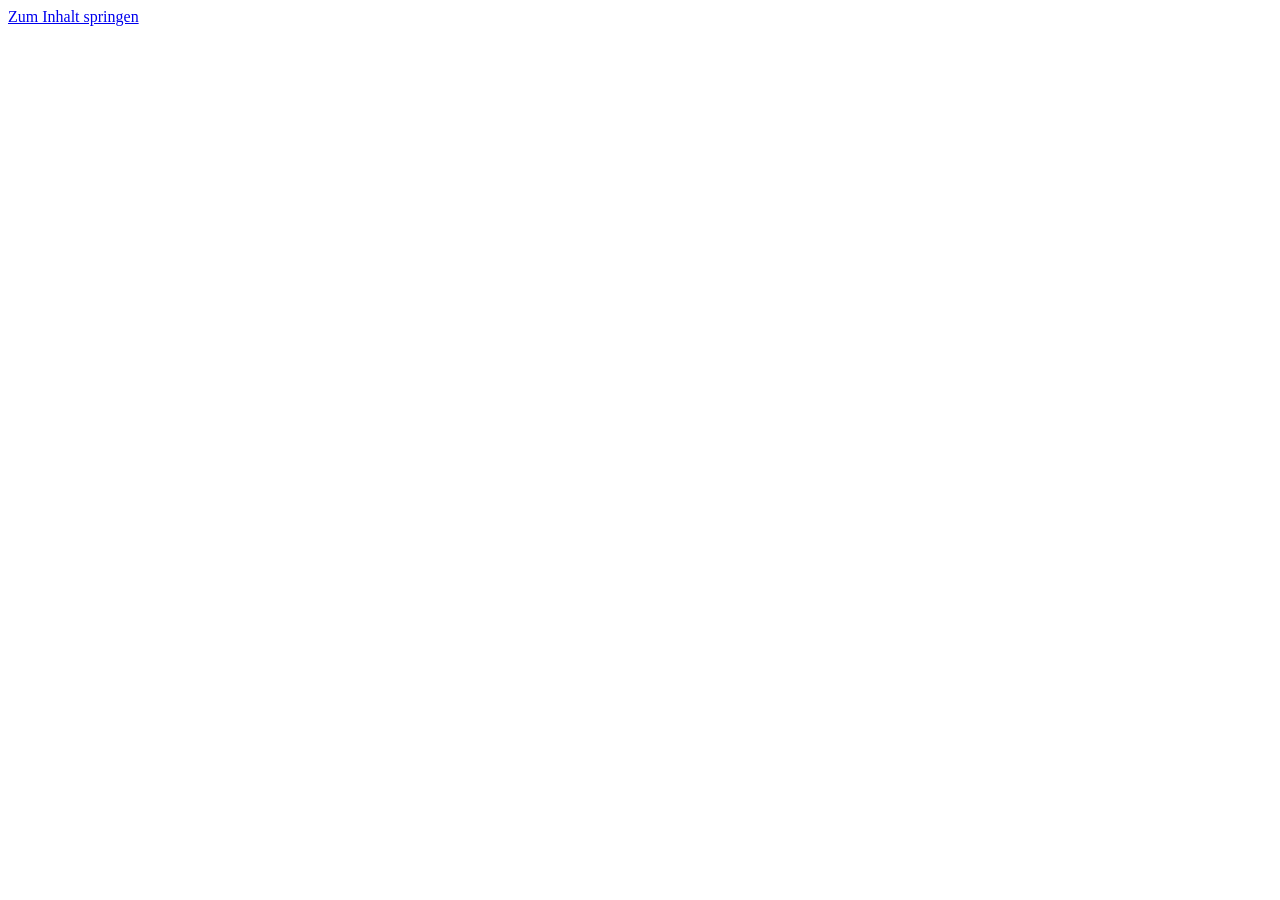
==== index.html @ 05c83907 "Add files via upload" ====
<!doctype html><html lang="de"><head><meta charset="utf-8"><meta name="viewport" content="width=device-width,initial-scale=1"><meta name="theme-color" content="#111111"><meta name="description" content="Golden Fox Sports Academy — Inline-Skating-Training mit System für Kinder, Jugendliche und Erwachsene in Krems an der Donau."><title>Home — Golden Fox Sports Academy</title><link rel="icon" type="image/png" href="assets/golden-fox-logo.png"><link rel="stylesheet" href="css/style.css"></head><body data-page="index"><a href="#main" class="skip">Zum Inhalt springen</a><div id="app"></div><script defer src="js/app.js"></script></body></html>
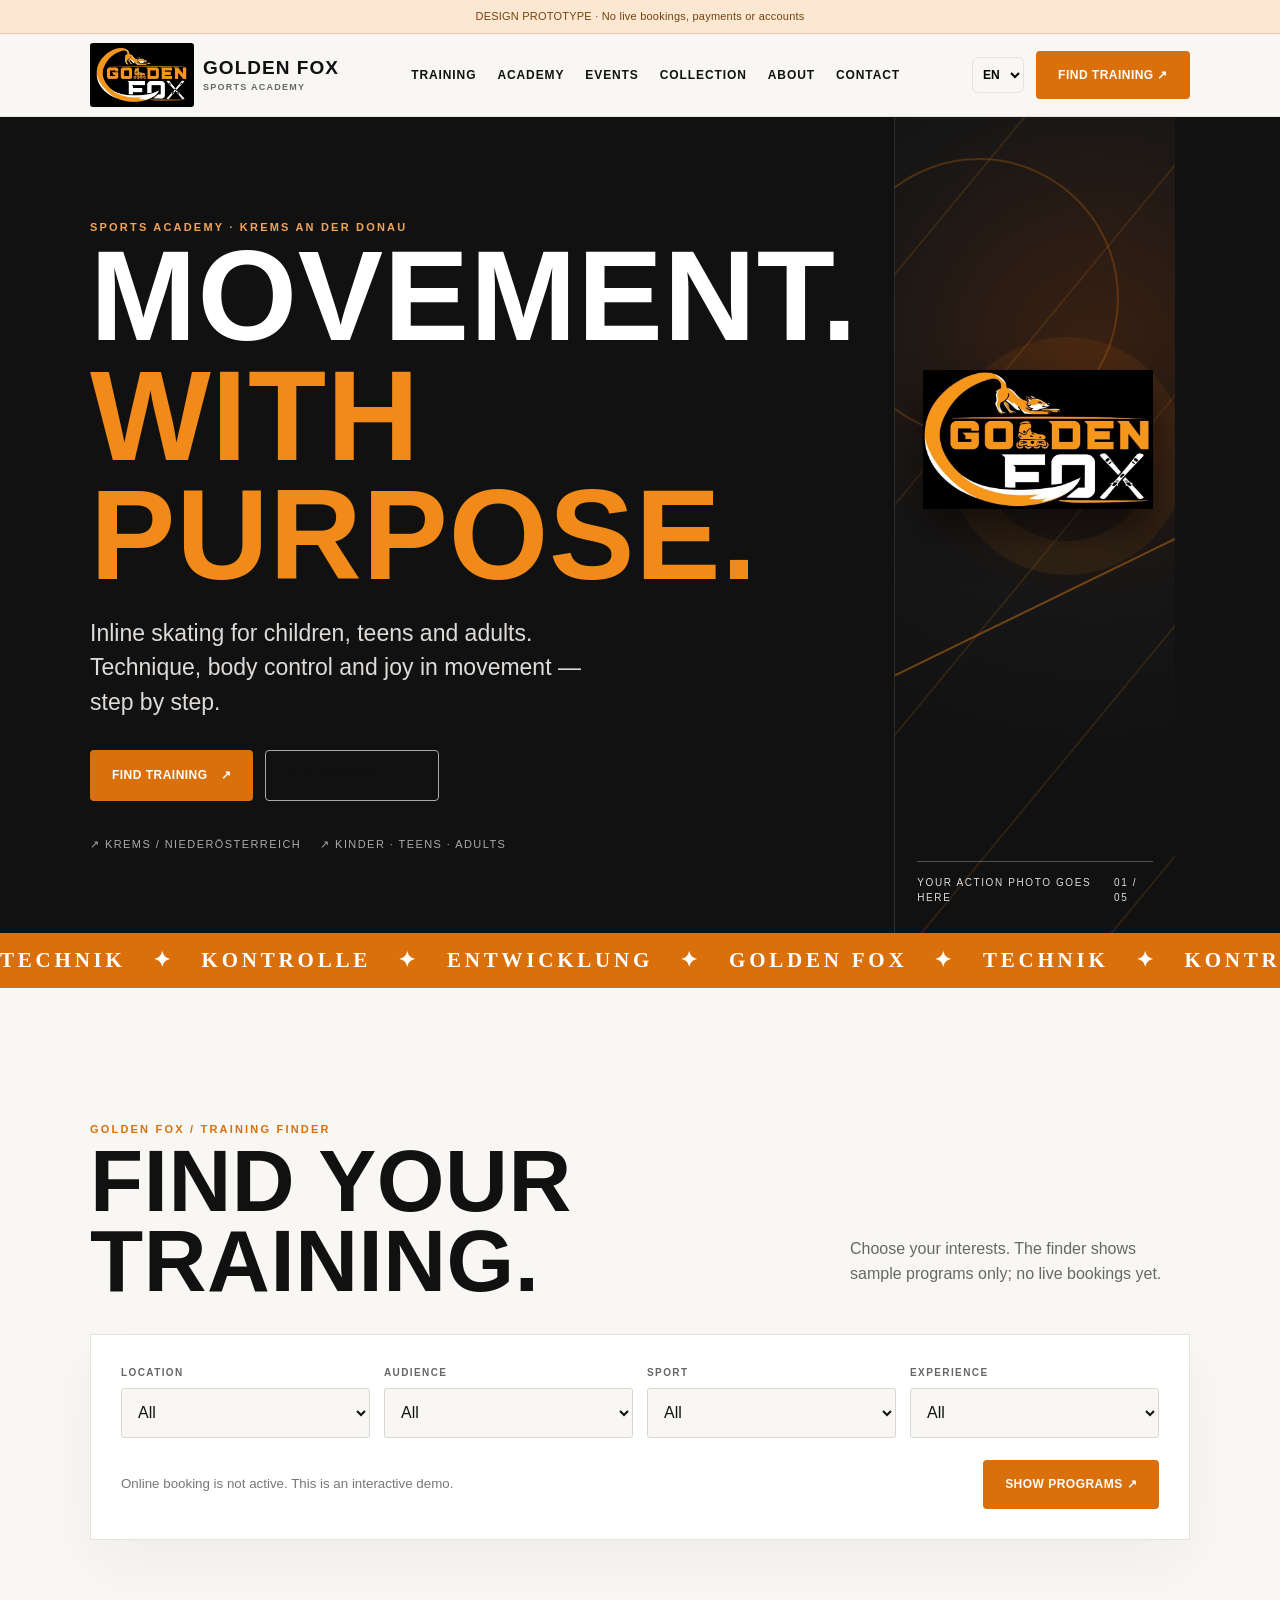
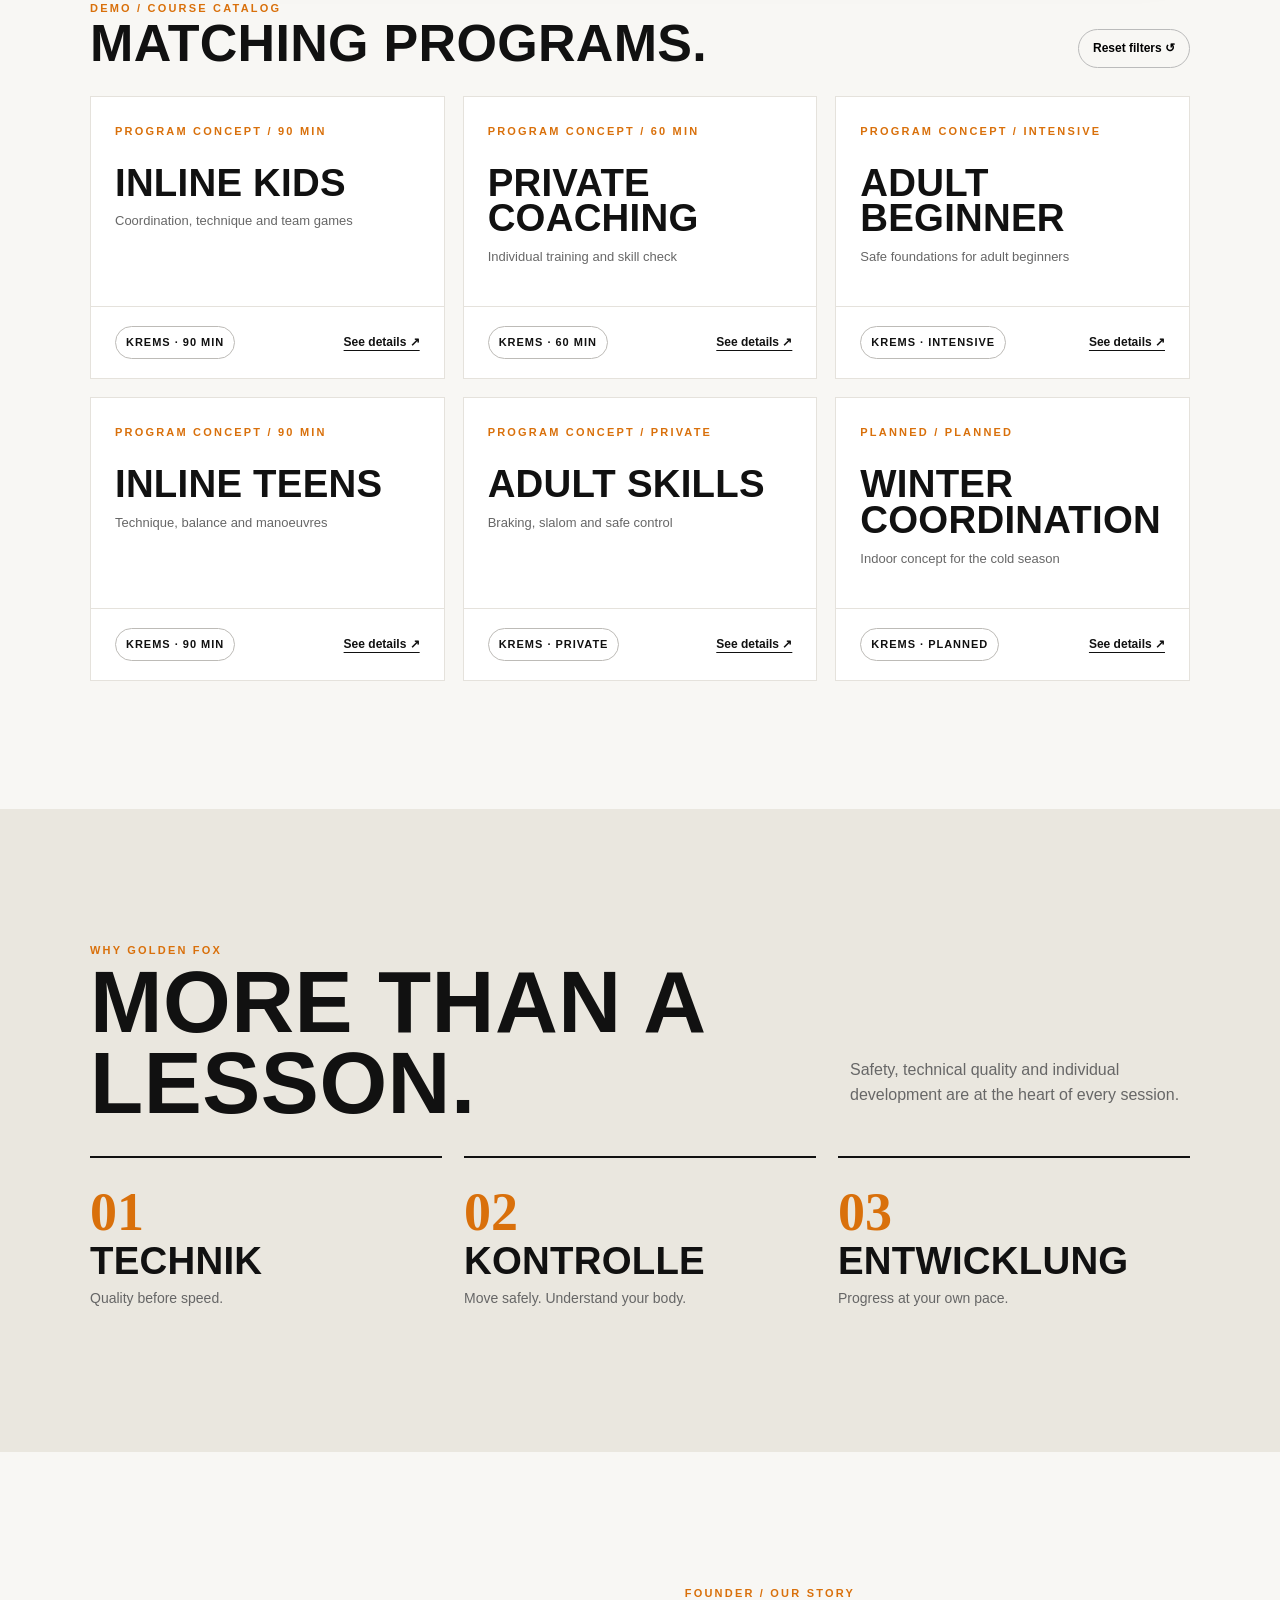
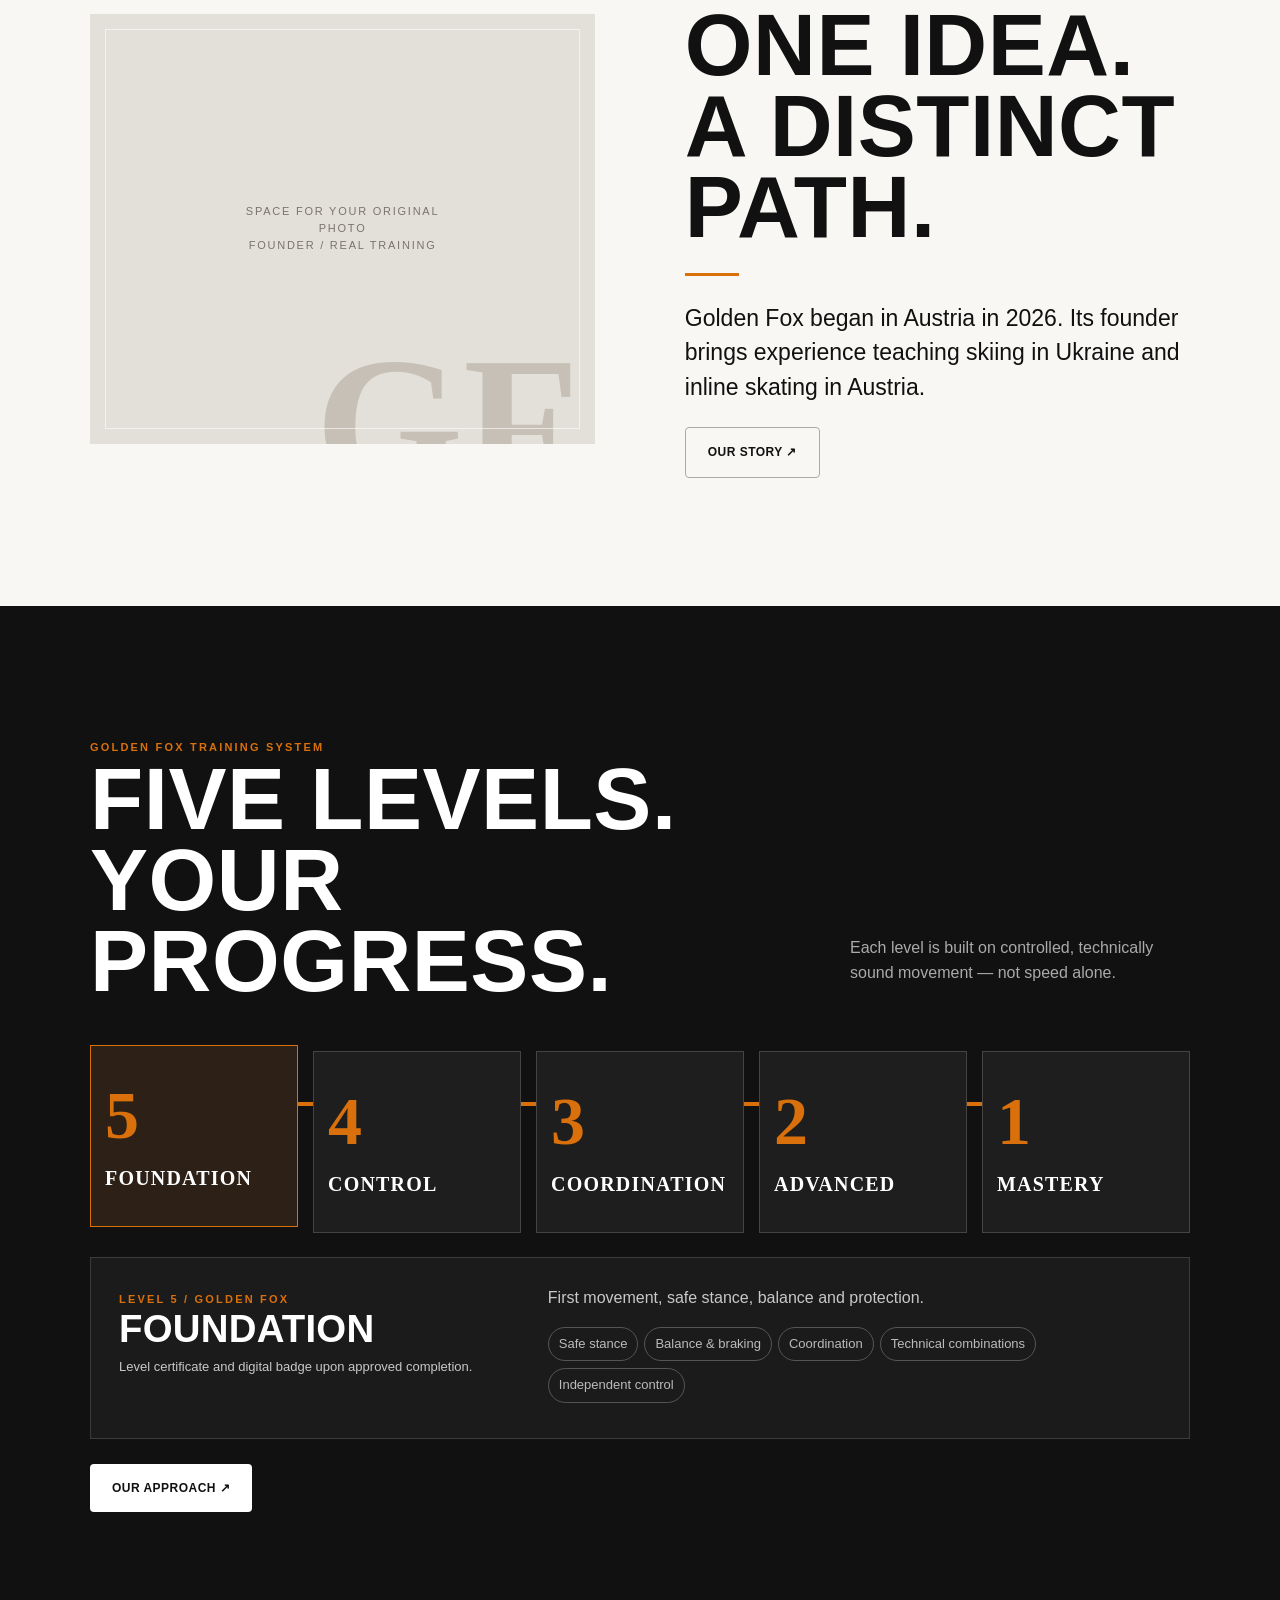
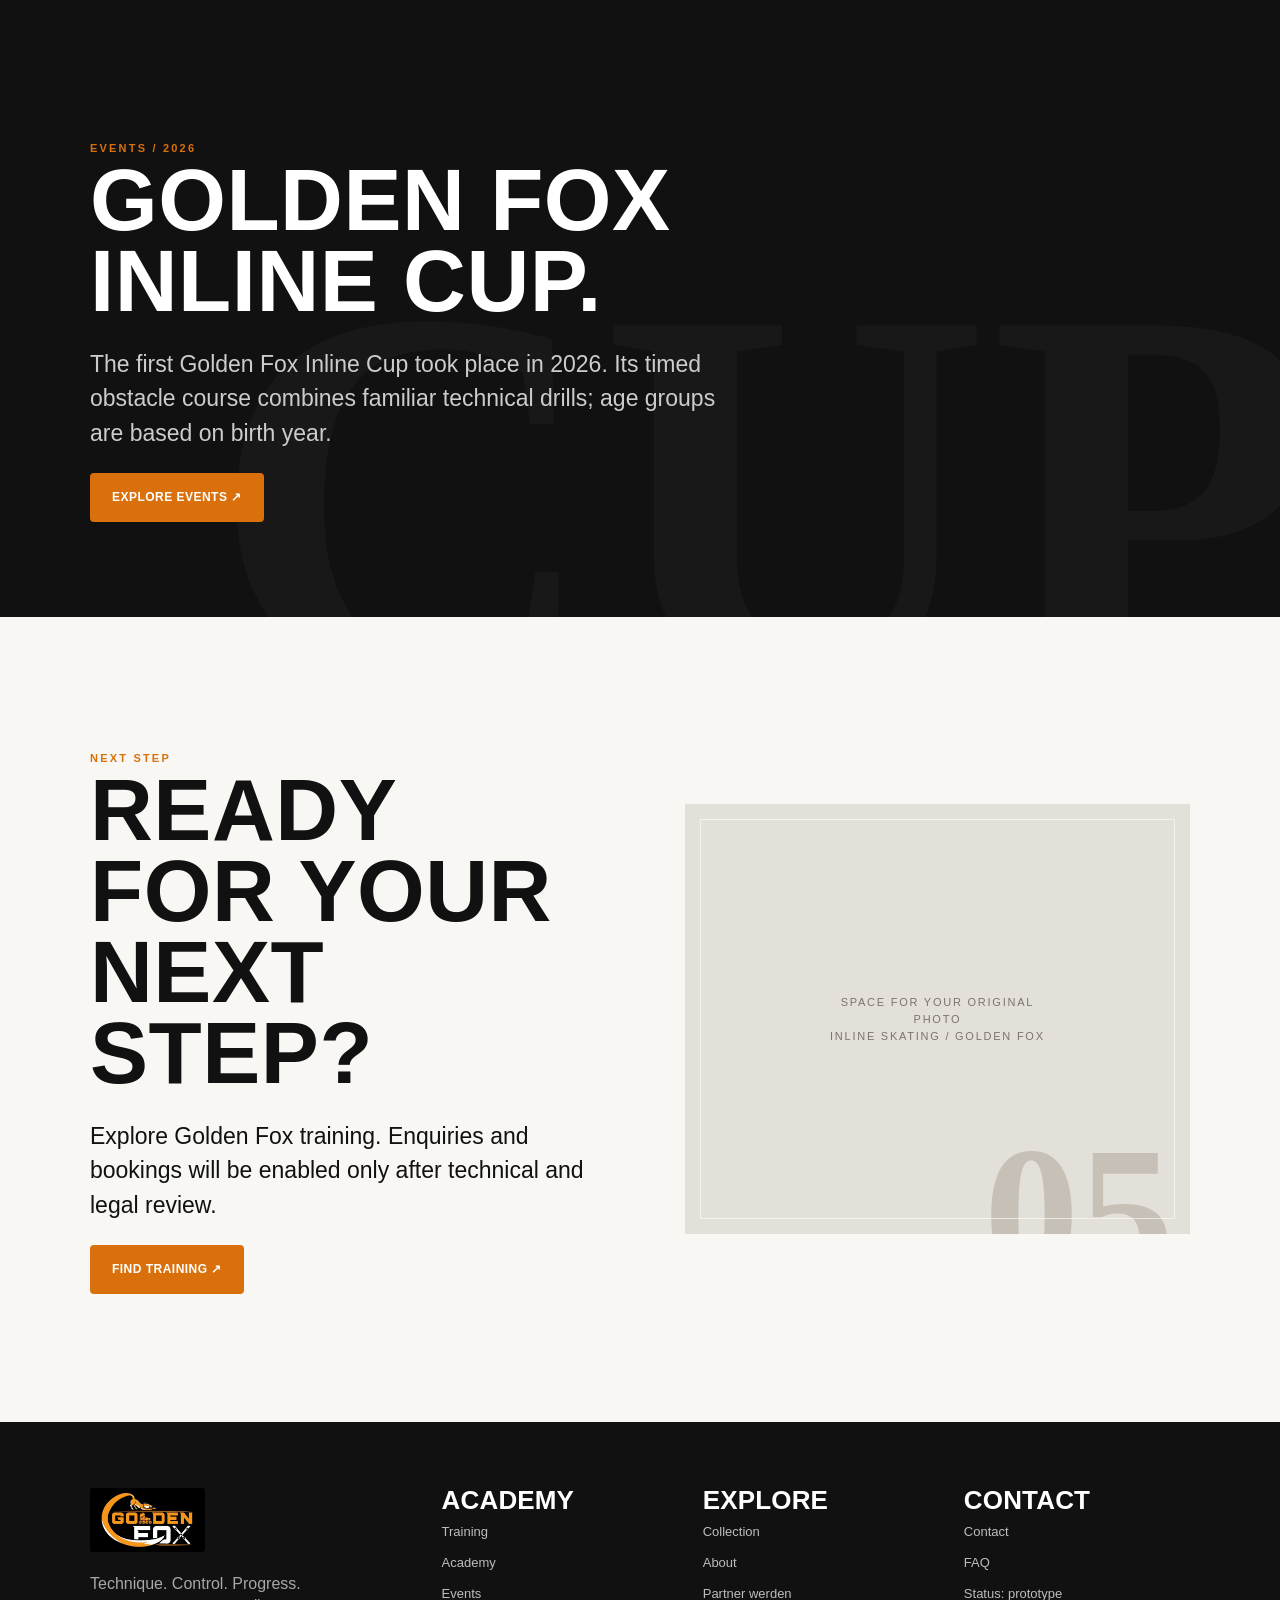
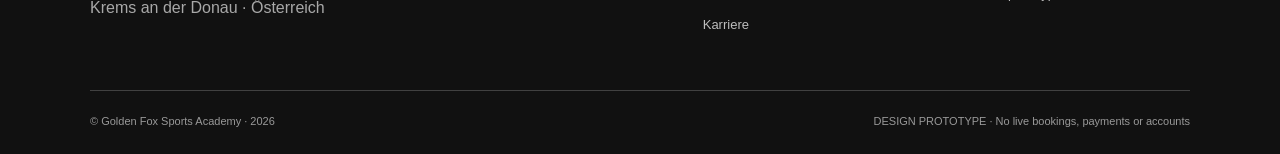
==== commit 20f3b62a: "Add files via upload" ====
--- a/index.html
+++ b/index.html
@@ -1 +1 @@
-<!doctype html><html lang="de"><head><meta charset="utf-8"><meta name="viewport" content="width=device-width,initial-scale=1"><meta name="theme-color" content="#111111"><meta name="description" content="Golden Fox Sports Academy — Inline-Skating-Training mit System für Kinder, Jugendliche und Erwachsene in Krems an der Donau."><title>Home — Golden Fox Sports Academy</title><link rel="icon" type="image/png" href="assets/golden-fox-logo.png"><link rel="stylesheet" href="css/style.css"></head><body data-page="index"><a href="#main" class="skip">Zum Inhalt springen</a><div id="app"></div><script defer src="js/app.js"></script></body></html>+<!doctype html><html lang="de"><head><meta charset="utf-8"><meta name="viewport" content="width=device-width,initial-scale=1"><meta name="theme-color" content="#111111"><meta name="description" content="Golden Fox Sports Academy — Inline-Skating-Training mit System für Kinder, Jugendliche und Erwachsene in Krems an der Donau."><title>Home — Golden Fox Sports Academy</title><link rel="icon" type="image/png" href="golden-fox-logo.png"><link rel="stylesheet" href="style.css"></head><body data-page="index"><a href="#main" class="skip">Zum Inhalt springen</a><div id="app"></div><script defer src="app.js"></script></body></html>
--- a/style.css
+++ b/style.css
@@ -0,0 +1,2 @@
+@import url('https://fonts.googleapis.com/css2?family=Barlow+Condensed:wght@500;600;700;800;900&family=DM+Sans:wght@400;500;600;700&display=swap');
+:root{--ink:#111111;--orange:#d9700b;--original:#f6961b;--white:#fff;--paper:#f8f7f4;--muted:#676767;--stroke:#e5e2dc;--radius:14px;--width:1220px}*{box-sizing:border-box}html{scroll-behavior:smooth}body{margin:0;color:var(--ink);background:var(--paper);font:16px/1.55 'DM Sans',Arial,sans-serif}button,input,select,textarea{font:inherit}button{cursor:pointer}a{color:inherit;text-decoration:none}img{max-width:100%;display:block}.container{max-width:var(--width);margin:auto;padding-left:clamp(20px,5vw,60px);padding-right:clamp(20px,5vw,60px)}.skip{position:absolute;left:-9999px;top:8px;background:#fff;padding:12px;z-index:999}.skip:focus{left:8px}.site-header{position:sticky;top:0;z-index:50;background:rgba(248,247,244,.95);border-bottom:1px solid var(--stroke);backdrop-filter:blur(20px)}.header-row{height:82px;display:flex;align-items:center;justify-content:space-between;gap:20px}.brand{display:flex;align-items:center;gap:9px}.brand img{width:104px;height:64px;object-fit:contain;background:#000;border-radius:3px;padding:4px}.brand-name{font-family:'Barlow Condensed',Impact,sans-serif;font-size:19px;line-height:.92;font-weight:800;letter-spacing:.055em}.brand-name small{display:block;color:var(--muted);font-family:'DM Sans',sans-serif;font-size:9px;font-weight:700;letter-spacing:.14em;margin-top:6px}.nav{display:flex;gap:21px;align-items:center}.nav a{font-size:12px;font-weight:700;text-transform:uppercase;letter-spacing:.075em;white-space:nowrap;transition:color .2s}.nav a:hover,.nav a[aria-current=page]{color:var(--orange)}.header-actions{display:flex;align-items:center;gap:12px}.lang-select{border:1px solid var(--stroke);background:transparent;border-radius:6px;padding:9px 6px;font-size:12px;font-weight:700}.btn{display:inline-flex;align-items:center;justify-content:center;gap:13px;border:0;border-radius:4px;padding:15px 22px;background:var(--orange);color:white;font-weight:700;font-size:12px;letter-spacing:.04em;text-transform:uppercase;min-height:48px;transition:transform .22s,background .22s,box-shadow .22s}.btn:hover{background:#b95d07;transform:translateY(-2px);box-shadow:0 12px 30px #d9700b27}.btn:focus-visible,.nav a:focus-visible,select:focus-visible,input:focus-visible,textarea:focus-visible,button:focus-visible,a:focus-visible{outline:3px solid #e59a49;outline-offset:4px}.btn-outline{background:transparent;color:var(--ink);border:1px solid #aaa}.btn-outline:hover{background:var(--ink);color:#fff}.btn-light{background:#fff;color:#111}.btn-light:hover{background:#eee;color:#111}.mobile-toggle{display:none;background:none;border:0;font-size:24px}.eyebrow{font-size:11px;text-transform:uppercase;letter-spacing:.2em;font-weight:800;color:var(--orange)}h1,h2,h3,p{margin-top:0}h1,h2,h3{font-family:'Barlow Condensed','Arial Narrow',Impact,sans-serif;line-height:.93;text-transform:uppercase;letter-spacing:.006em}h1{font-weight:900;font-size:clamp(64px,9.7vw,145px);margin-bottom:22px}h2{font-weight:900;font-size:clamp(49px,6.8vw,96px);margin-bottom:25px}h3{font-size:clamp(27px,3vw,41px);font-weight:800;margin-bottom:10px}.lead{font-size:clamp(17px,2.1vw,23px);line-height:1.5;max-width:710px}.muted{color:var(--muted)}.small{font-size:13px}.tag{font-size:11px;letter-spacing:.09em;text-transform:uppercase;font-weight:700;display:inline-block;border:1px solid #bdbbb7;padding:7px 10px;border-radius:40px}.tag.orange{color:var(--orange);border-color:var(--orange)}.hero{background:var(--ink);color:#fff;overflow:hidden}.hero-grid{display:grid;grid-template-columns:1.05fr .95fr;min-height:670px;align-items:stretch}.hero-copy{padding:clamp(65px,8vw,112px) 36px 80px 0;z-index:2}.hero-copy .eyebrow{color:#f2a458}.hero h1{font-size:clamp(72px,10vw,151px)}.hero h1 span{color:#f18a18}.hero p{color:#dedbd8;max-width:520px}.hero-actions{display:flex;flex-wrap:wrap;gap:12px;margin:31px 0 35px}.hero-meta{display:flex;gap:19px;flex-wrap:wrap;color:#aaa;font-size:11px;letter-spacing:.13em;text-transform:uppercase}.hero-art{position:relative;min-height:600px;border-left:1px solid #2d2d2d;overflow:hidden;background:radial-gradient(circle at 70% 28%,#392012 0%,#161616 42%,#111 70%)}.hero-art:before{content:'';position:absolute;inset:-20%;background:repeating-linear-gradient(134deg,transparent 0 84px,#e7801524 85px 86px,transparent 87px 160px);transform:skewY(-10deg)}.arc{position:absolute;left:-20%;top:5%;width:100%;aspect-ratio:1;border:2px solid #d9700b44;border-radius:50%;transform:rotate(-20deg)}.arc.two{left:19%;top:27%;width:85%;border-width:34px;border-color:#d9700b1a}.hero-logo{position:absolute;z-index:3;max-width:82%;width:400px;top:31%;left:10%;filter:drop-shadow(0 22px 20px #0008)}.hero-art-label{position:absolute;z-index:4;bottom:27px;left:8%;right:8%;border-top:1px solid #ffffff43;padding-top:13px;font-size:10px;letter-spacing:.16em;display:flex;justify-content:space-between;text-transform:uppercase;color:#ddd}.motionline{position:absolute;background:#e27b12;width:200%;height:2px;left:-50%;top:60%;transform:rotate(-26deg);opacity:.45}.marquee{background:var(--orange);color:white;padding:15px 0;overflow:hidden;white-space:nowrap;font:800 21px 'Barlow Condensed';letter-spacing:.18em}.marquee span{display:inline-block;animation:marquee 24s linear infinite}.section{padding:clamp(80px,10vw,140px) 0}.section.tight{padding:75px 0}.section.dark{background:#111;color:#fff}.section.cream{background:#eae7df}.section-header{display:flex;justify-content:space-between;gap:28px;align-items:end;margin-bottom:32px}.section-header h2{max-width:840px;margin-bottom:0}.section-header p{max-width:340px;color:var(--muted)}.section.dark .section-header p{color:#aaa}.finder{background:#fff;border:1px solid var(--stroke);box-shadow:0 24px 60px #1515150a;padding:30px}.finder-grid{display:grid;grid-template-columns:repeat(4,1fr);gap:14px}.field{display:flex;flex-direction:column;gap:7px}.field label{font-size:10px;text-transform:uppercase;font-weight:800;letter-spacing:.14em;color:#666}.field select,.field input,.field textarea{width:100%;min-height:50px;background:var(--paper);border:1px solid #dad7d0;padding:10px 12px;border-radius:3px;color:var(--ink)}.field textarea{min-height:110px}.finder-foot{margin-top:22px;display:flex;justify-content:space-between;gap:15px;align-items:center}.finder-foot small{color:#777}.results{display:grid;grid-template-columns:repeat(3,1fr);gap:18px;margin-top:28px}.course-card{display:flex;flex-direction:column;background:#fff;border:1px solid var(--stroke);min-height:282px;transition:transform .3s,box-shadow .3s}.course-card:hover{transform:translateY(-5px);box-shadow:0 20px 35px #00000012}.course-head{padding:26px 24px;flex:1}.course-head .eyebrow{margin-bottom:25px}.course-head h3{margin-bottom:11px}.course-body{border-top:1px solid var(--stroke);padding:19px 24px;display:flex;justify-content:space-between;align-items:center;gap:15px}.course-body a{font-size:12px;text-decoration:underline;text-underline-offset:4px;font-weight:700}.empty{padding:40px;background:#fff;border:1px solid var(--stroke);grid-column:1/-1}.split{display:grid;grid-template-columns:1fr 1fr;gap:clamp(40px,7vw,100px);align-items:center}.photo-placeholder{min-height:430px;position:relative;background:#e3e0d9;overflow:hidden;display:flex;align-items:center;justify-content:center;text-align:center;color:#79746c}.photo-placeholder:after{content:'';position:absolute;inset:15px;border:1px solid #ffffff99;pointer-events:none}.photo-placeholder .photo-label{font-size:11px;text-transform:uppercase;letter-spacing:.16em;max-width:220px}.photo-placeholder .photo-number{position:absolute;font:900 190px 'Barlow Condensed';color:#c6c0b6;bottom:-75px;right:16px;line-height:1}.blockquote{font-size:26px;line-height:1.35;font-weight:600;max-width:690px}.fine-border{border-top:1px solid var(--stroke);padding-top:19px}.values{display:grid;grid-template-columns:repeat(3,1fr);gap:22px}.value{border-top:2px solid var(--ink);padding-top:23px}.value b{font:800 54px 'Barlow Condensed';color:var(--orange)}.value p{font-size:14px;color:#666;max-width:300px}.journey{position:relative;margin-top:50px}.journey-line{height:4px;background:#424242;position:absolute;top:51px;left:4%;right:4%}.journey-progress{height:100%;width:0;background:var(--orange);transition:width .5s}.level-row{display:grid;grid-template-columns:repeat(5,1fr);gap:15px;position:relative}.level{border:1px solid #444;background:#1e1e1e;color:white;min-height:182px;padding:23px 14px;text-align:left;transition:background .3s,transform .3s,border-color .3s}.level:hover,.level.active{border-color:var(--orange);background:#2c2017;transform:translateY(-6px)}.level-num{display:block;font:900 68px 'Barlow Condensed';line-height:1;color:var(--orange);margin-bottom:18px}.level-name{font:800 20px 'Barlow Condensed';letter-spacing:.06em}.level-detail{margin-top:24px;border:1px solid #3b3b3b;padding:28px;display:grid;grid-template-columns:1fr 1.5fr;gap:20px;background:#1b1b1b}.level-detail h3{color:#fff}.level-detail p{color:#c8c8c8}.milestones{font-size:13px;color:#bbb}.milestones span{display:inline-block;border:1px solid #555;border-radius:40px;padding:6px 10px;margin:0 6px 7px 0}.dark .btn-outline{color:#fff;border-color:#777}.dark .btn-outline:hover{background:white;color:#111}.feature-wide{background:var(--ink);color:#fff;overflow:hidden;position:relative}.feature-wide .container{padding-top:95px;padding-bottom:95px;position:relative;z-index:1}.feature-wide:before{content:'CUP';position:absolute;right:-40px;bottom:-150px;font:900 540px 'Barlow Condensed';line-height:1;color:#ffffff08}.feature-wide h2{max-width:700px}.feature-wide p{max-width:640px;color:#ccc}.mini-grid{display:grid;grid-template-columns:repeat(3,1fr);gap:20px}.mini-panel{background:white;border:1px solid var(--stroke);padding:30px;min-height:235px;display:flex;flex-direction:column;justify-content:space-between}.mini-panel .marker{font:900 80px 'Barlow Condensed';color:#e3ded5;line-height:1}.mini-panel h3{font-size:29px}.page-hero{background:#111;color:white;padding:95px 0 90px;overflow:hidden;position:relative}.page-hero:after{content:'';position:absolute;width:450px;height:450px;border:55px solid #d9700b10;right:-120px;top:-200px;border-radius:50%}.page-hero h1{font-size:clamp(70px,10vw,128px);margin:15px 0}.page-hero .lead{color:#ccc}.content-grid{display:grid;grid-template-columns:repeat(3,1fr);gap:18px}.content-tile{padding:35px;border:1px solid var(--stroke);background:#fff;min-height:250px}.content-tile h3{margin-top:20px}.content-tile .eyebrow{margin-bottom:17px}.plain-list{padding-left:19px}.plain-list li{margin:0 0 10px}.notice{padding:16px 20px;border-left:3px solid var(--orange);background:#f3ece2;color:#513315;font-size:13px}.site-footer{background:#111;color:white;padding:66px 0 24px}.footer-top{display:grid;grid-template-columns:1.4fr repeat(3,1fr);gap:35px;padding-bottom:53px}.footer-top h3{font-size:26px}.footer-links{display:flex;flex-direction:column;gap:11px;font-size:13px;color:#bdbdbd}.footer-links a:hover{color:#fff}.footer-bottom{border-top:1px solid #414141;padding-top:22px;display:flex;justify-content:space-between;gap:15px;color:#999;font-size:11px;flex-wrap:wrap}.form-card{background:#fff;border:1px solid var(--stroke);padding:35px;max-width:730px}.form-card .form-grid{display:grid;grid-template-columns:1fr 1fr;gap:18px}.form-card .field{margin-bottom:18px}.form-card .field.wide{grid-column:1/-1}.alert-demo{background:#f2e8dd;padding:14px 16px;border-left:3px solid var(--orange);font-size:13px}.pill-row{display:flex;flex-wrap:wrap;gap:9px}.pill{border:1px solid #bbb;background:transparent;border-radius:40px;padding:9px 14px;font-size:12px;font-weight:700}.pill:hover{background:#111;color:white}.stats{display:flex;flex-wrap:wrap;gap:40px}.stat b{display:block;font:900 65px 'Barlow Condensed';line-height:1}.stat span{font-size:11;letter-spacing:.1em;text-transform:uppercase}.reveal{opacity:0;transform:translateY(24px);transition:opacity .7s,transform .7s}.reveal.visible{opacity:1;transform:none}.demo-ribbon{background:#fce8d2;color:#73420d;border-bottom:1px solid #e5c8a7;text-align:center;font-size:11px;padding:8px 12px;letter-spacing:.02em}.hero small,.muted small{font-size:12px}.site-footer .brand img{width:115px}.separator{width:54px;height:3px;background:var(--orange);margin:25px 0}.sticky-mobile-cta{display:none}@keyframes marquee{to{transform:translateX(-50%)}}@media(max-width:1100px){.nav{gap:11px}.nav a{font-size:11px}.header-row{gap:11px}.brand-name{display:none}.header-actions .btn{padding:11px 14px}.hero-grid{min-height:590px}.hero h1{font-size:clamp(64px,9vw,120px)}}@media(max-width:800px){.header-row{height:72px}.mobile-toggle{display:block}.brand img{width:87px;height:52px}.nav{position:absolute;top:72px;left:0;right:0;background:var(--paper);padding:20px 24px 25px;border-bottom:1px solid var(--stroke);display:none;flex-direction:column;align-items:stretch;gap:19px}.nav.open{display:flex}.nav a{font-size:16px}.header-actions .btn{display:none}.hero-grid{grid-template-columns:1fr}.hero-copy{padding:70px 0 38px}.hero h1{font-size:clamp(68px,13vw,112px)}.hero-art{min-height:330px;border-left:0;border-top:1px solid #333}.hero-logo{width:250px;top:16%;left:20%}.hero-art-label{bottom:17px}.finder-grid{grid-template-columns:1fr 1fr}.results,.values,.content-grid,.mini-grid{grid-template-columns:1fr 1fr}.split{grid-template-columns:1fr}.level-row{grid-template-columns:repeat(5,minmax(135px,1fr));overflow-x:auto;padding-bottom:15px}.level-detail{grid-template-columns:1fr}.footer-top{grid-template-columns:1fr 1fr}.section-header{display:block}.sticky-mobile-cta{display:block;position:fixed;bottom:14px;right:14px;z-index:40}}@media(max-width:560px){.header-actions{gap:7px}.lang-select{max-width:70px}.container{padding-left:20px;padding-right:20px}.hero h1{font-size:70px}.hero-copy{padding-top:54px}.finder-grid,.results,.values,.content-grid,.mini-grid,.form-card .form-grid{grid-template-columns:1fr}.finder{padding:20px}.finder-foot{align-items:stretch;flex-direction:column}.finder-foot .btn{width:100%}.form-card{padding:23px}.footer-top{grid-template-columns:1fr 1fr;gap:25px}.footer-top>div:first-child{grid-column:1/-1}.photo-placeholder{min-height:290px}.section{padding:75px 0}.level-row{gap:9px}.level{min-height:150px}.feature-wide:before{font-size:300px;bottom:-60px}}@media(prefers-reduced-motion:reduce){html{scroll-behavior:auto}*,*:before,*:after{animation-duration:.001ms!important;transition-duration:.001ms!important}.reveal{opacity:1;transform:none}}
